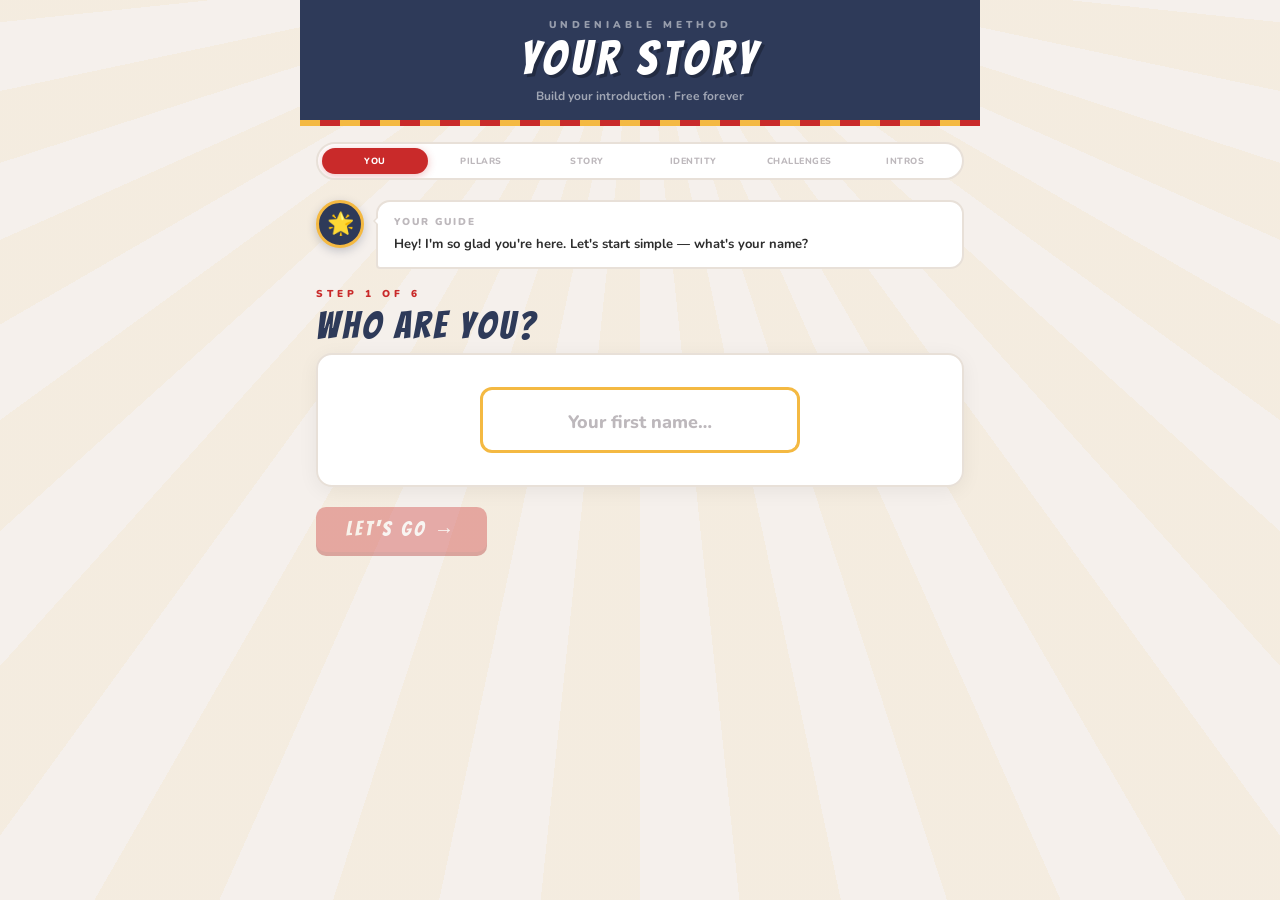
==== story-builder-v5.html @ 0b0efa8f "Create story-builder-v5.html" ====
<!DOCTYPE html>
<html lang="en">
<head>
<meta charset="UTF-8">
<meta name="viewport" content="width=device-width, initial-scale=1.0">
<title>Find Your Story — Undeniable Method</title>
<link href="https://fonts.googleapis.com/css2?family=Bangers&family=Nunito:wght@400;600;700;800;900&display=swap" rel="stylesheet">

<!-- ═══════════════════════════════════════════════════════════════
     STYLES
════════════════════════════════════════════════════════════════ -->
<style>
:root{
  --red:#c92a2a;--red-dark:#a82020;--red-pale:#fff0f0;
  --navy:#2e3a59;--navy-mid:#3f507b;--navy-light:#94a3c8;--navy-pale:#eef1f8;
  --gold:#f4b942;--gold-dark:#c8930a;--gold-light:#f9d794;--gold-pale:#fffbf0;
  --cream:#f5f0ec;--cream-dark:#e8e0d8;
  --charcoal:#2d2d2d;--gray:#6b6570;--gray-light:#bdb8bc;
  --white:#ffffff;--green:#2a7a2a;
}
*{margin:0;padding:0;box-sizing:border-box;}
body{background:var(--cream);font-family:'Nunito',sans-serif;color:var(--charcoal);min-height:100vh;}
.sunburst{position:fixed;inset:0;z-index:0;pointer-events:none;
  background:repeating-conic-gradient(from 0deg at 50% -5%,rgba(244,185,66,.07) 0deg 6deg,transparent 6deg 12deg);}
.wrap{position:relative;z-index:1;max-width:680px;margin:0 auto;padding:0 16px 80px;}

/* ── HEADER ── */
.header{background:var(--navy);margin:0 -16px;padding:18px 24px 22px;position:relative;overflow:hidden;text-align:center;}
.header::after{content:'';position:absolute;bottom:0;left:0;right:0;height:6px;
  background:repeating-linear-gradient(90deg,var(--gold) 0 20px,var(--red) 20px 40px);}
.hdr-eye{font-size:10px;font-weight:900;letter-spacing:4px;text-transform:uppercase;color:rgba(255,255,255,.5);margin-bottom:3px;}
.hdr-title{font-family:'Bangers',cursive;font-size:48px;letter-spacing:5px;color:white;line-height:1;text-shadow:3px 3px 0 rgba(0,0,0,.25);}
.hdr-sub{font-size:12px;font-weight:700;color:rgba(255,255,255,.55);margin-top:5px;}

/* ── PROGRESS ── */
.prog-wrap{padding:16px 0 0;}
.prog-steps{display:flex;background:var(--white);border:2px solid var(--cream-dark);border-radius:50px;overflow:hidden;padding:4px;gap:0;}
.prog-step{flex:1;text-align:center;font-size:9px;font-weight:800;letter-spacing:.5px;padding:7px 2px;border-radius:50px;
  color:var(--gray-light);transition:all .3s;text-transform:uppercase;}
.prog-step.done{color:var(--navy);}
.prog-step.active{background:var(--red);color:white;box-shadow:0 2px 8px rgba(201,42,42,.3);}

/* ── SCREENS ── */
.screen{display:none;padding-top:20px;} .screen.active{display:block;}

/* ── COACH CALLOUT ── */
.coach-wrap{display:flex;align-items:flex-start;gap:12px;margin-bottom:18px;animation:fadeUp .4s ease both;}
.coach-avatar{width:48px;height:48px;border-radius:50%;background:var(--navy);border:3px solid var(--gold);
  display:flex;align-items:center;justify-content:center;font-size:22px;flex-shrink:0;
  box-shadow:0 3px 10px rgba(46,58,89,.25);}
.coach-bubble{background:var(--white);border:2px solid var(--cream-dark);border-radius:14px 14px 14px 4px;
  padding:12px 16px;font-size:13px;font-weight:700;color:var(--charcoal);line-height:1.6;position:relative;flex:1;}
.coach-bubble::before{content:'';position:absolute;left:-10px;top:14px;border:5px solid transparent;
  border-right-color:var(--cream-dark);}
.coach-bubble::after{content:'';position:absolute;left:-7px;top:15px;border:4px solid transparent;
  border-right-color:var(--white);}
.coach-name{font-size:10px;font-weight:900;letter-spacing:2px;text-transform:uppercase;color:var(--gray-light);margin-bottom:4px;}

/* ── SCREEN HEADING ── */
.screen-eyebrow{font-size:10px;font-weight:900;letter-spacing:4px;text-transform:uppercase;color:var(--red);margin-bottom:4px;}
.stitle{font-family:'Bangers',cursive;font-size:38px;letter-spacing:3px;color:var(--navy);margin-bottom:6px;line-height:1.1;}
.ssub{font-size:13px;font-weight:700;color:var(--gray);margin-bottom:18px;line-height:1.6;}

/* ── NAME SCREEN ── */
.name-card{background:var(--white);border:2px solid var(--cream-dark);border-radius:16px;padding:32px;text-align:center;box-shadow:0 4px 20px rgba(0,0,0,.06);}
.name-input{width:100%;max-width:320px;background:var(--cream);border:3px solid var(--cream-dark);border-radius:12px;
  color:var(--charcoal);font-family:'Nunito',sans-serif;font-size:24px;font-weight:800;padding:14px 20px;
  outline:none;text-align:center;transition:all .2s;display:block;margin:0 auto;}
.name-input:focus{border-color:var(--gold);background:var(--white);}
.name-input::placeholder{color:var(--gray-light);font-size:18px;}

/* ── PILLARS ── */
.pillar-hint{background:var(--gold-pale);border:2px solid var(--gold-light);border-radius:10px;padding:11px 14px;
  margin-bottom:16px;font-size:12px;font-weight:700;color:var(--navy-mid);line-height:1.6;}
.pillar-hint strong{color:var(--red);}
.pillar-grid{display:grid;grid-template-columns:1fr 1fr;gap:10px;margin-bottom:6px;}
.pc{background:var(--white);border:3px solid var(--cream-dark);border-radius:12px;padding:13px;cursor:pointer;
  transition:all .18s;position:relative;overflow:hidden;}
.pc::before{content:'';position:absolute;top:0;left:0;right:0;height:4px;}
.pc.passion::before{background:var(--red);opacity:.3;}
.pc.principle::before{background:var(--navy);opacity:.3;}
.pc.practice::before{background:var(--gold-dark);opacity:.4;}
.pc.other::before{background:var(--gray-light);}
.pc:hover{transform:translateY(-2px);box-shadow:0 6px 16px rgba(0,0,0,.1);}
.pc.selected.passion{border-color:var(--red);background:#fff5f5;} .pc.selected.passion::before{opacity:1;}
.pc.selected.principle{border-color:var(--navy);background:var(--navy-pale);} .pc.selected.principle::before{opacity:1;}
.pc.selected.practice{border-color:var(--gold-dark);background:var(--gold-pale);} .pc.selected.practice::before{opacity:1;}
.pc.selected.other{border-color:var(--gray);background:#f8f8f8;} .pc.selected.other::before{opacity:1;}
.pc.disabled{opacity:.3;pointer-events:none;}
.pc-icon{font-size:24px;margin-bottom:4px;}
.pc-name{font-family:'Bangers',cursive;font-size:18px;letter-spacing:1.5px;color:var(--charcoal);margin-bottom:2px;}
.pc-desc{font-size:11px;font-weight:700;color:var(--gray);line-height:1.4;}
.pc-check{position:absolute;top:10px;right:10px;font-size:14px;opacity:0;transition:opacity .2s;}
.pc.selected .pc-check{opacity:1;}
.pillar-note{font-size:12px;font-weight:700;color:var(--gray);text-align:center;margin-top:8px;}

/* ── CATEGORIES ── */
.psh{display:flex;align-items:center;gap:10px;margin-bottom:10px;margin-top:4px;}
.psh-icon{font-size:20px;}
.psh-title{font-family:'Bangers',cursive;font-size:22px;letter-spacing:2px;color:var(--navy);}
.psh-sub{font-size:11px;font-weight:700;color:var(--gray);}
.cat-grid{display:grid;grid-template-columns:1fr 1fr;gap:10px;margin-bottom:20px;}
.cc{background:var(--white);border:2px solid var(--cream-dark);border-radius:12px;padding:13px 13px 11px;cursor:pointer;transition:all .18s;position:relative;}
.cc:hover{transform:translateY(-2px);box-shadow:0 4px 12px rgba(0,0,0,.08);}
.cc.sel-passion{border-color:var(--red);background:#fff5f5;}
.cc.sel-principle{border-color:var(--navy);background:var(--navy-pale);}
.cc.sel-practice{border-color:var(--gold-dark);background:var(--gold-pale);}
.cc.sel-other{border-color:var(--gray);background:#f8f8f8;}
.cc-name{font-family:'Bangers',cursive;font-size:17px;letter-spacing:1px;color:var(--charcoal);margin-bottom:3px;}
.cc-desc{font-size:11px;font-weight:700;color:var(--gray);line-height:1.4;margin-bottom:3px;}
.cc-ex{font-size:10px;font-weight:600;color:var(--gray-light);font-style:italic;}
.cc-check{position:absolute;top:9px;right:10px;font-size:13px;opacity:0;transition:opacity .15s;}
.cc.sel-passion .cc-check,.cc.sel-principle .cc-check,.cc.sel-practice .cc-check,.cc.sel-other .cc-check{opacity:1;}

/* ── CHALLENGES SCREEN ── */
.challenge-intro{background:var(--navy);color:white;border-radius:12px;padding:16px 18px;margin-bottom:18px;}
.challenge-intro p{font-size:13px;font-weight:700;line-height:1.7;color:rgba(255,255,255,.85);}
.challenge-intro strong{color:var(--gold);}
.chall-grid{display:grid;grid-template-columns:1fr 1fr;gap:10px;margin-bottom:20px;}
.chc{background:var(--white);border:2px solid var(--cream-dark);border-radius:12px;padding:13px;cursor:pointer;transition:all .18s;position:relative;}
.chc:hover{transform:translateY(-2px);box-shadow:0 4px 12px rgba(0,0,0,.08);}
.chc.sel{border-color:var(--red);background:var(--red-pale);}
.chc-name{font-family:'Bangers',cursive;font-size:17px;letter-spacing:1px;color:var(--charcoal);margin-bottom:3px;}
.chc-desc{font-size:11px;font-weight:700;color:var(--gray);line-height:1.4;margin-bottom:3px;}
.chc-ex{font-size:10px;font-weight:600;color:var(--gray-light);font-style:italic;}
.chc-check{position:absolute;top:9px;right:10px;font-size:13px;opacity:0;transition:opacity .15s;}
.chc.sel .chc-check{opacity:1;}
.chall-skip{font-size:12px;font-weight:800;color:var(--gray-light);text-align:center;margin-top:4px;cursor:pointer;text-decoration:underline;}
.chall-skip:hover{color:var(--gray);}

/* ── IDENTITY SCREEN ── */
.id-primary{background:var(--navy);border-radius:20px;padding:32px 24px 26px;position:relative;overflow:hidden;
  box-shadow:0 12px 40px rgba(46,58,89,.35);margin-bottom:10px;text-align:center;
  animation:cardIn .6s cubic-bezier(.34,1.56,.64,1) both;}
@keyframes cardIn{from{opacity:0;transform:scale(.6) rotateY(15deg);}to{opacity:1;transform:scale(1) rotateY(0);}}
.id-primary::before{content:'';position:absolute;inset:0;
  background:repeating-conic-gradient(from 0deg at 50% 50%,rgba(244,185,66,.05) 0deg 15deg,transparent 15deg 30deg);}
.id-eye{font-size:10px;font-weight:900;letter-spacing:4px;text-transform:uppercase;color:var(--gold);margin-bottom:5px;position:relative;}
.id-name{font-family:'Bangers',cursive;font-size:64px;letter-spacing:6px;color:white;line-height:1;
  text-shadow:3px 3px 0 rgba(0,0,0,.3);position:relative;}
.id-tagline{font-size:12px;font-weight:700;color:rgba(255,255,255,.65);margin-top:7px;line-height:1.5;position:relative;}
.id-pills{display:flex;justify-content:center;gap:6px;margin-top:12px;flex-wrap:wrap;position:relative;}
.id-pill{padding:3px 10px;border-radius:20px;font-size:9px;font-weight:800;letter-spacing:1px;text-transform:uppercase;}
.id-pill.passion{background:rgba(201,42,42,.3);color:#ffaaaa;border:1px solid rgba(201,42,42,.5);}
.id-pill.principle{background:rgba(148,163,200,.2);color:var(--navy-light);border:1px solid rgba(148,163,200,.3);}
.id-pill.practice{background:rgba(244,185,66,.2);color:var(--gold-light);border:1px solid rgba(244,185,66,.3);}
.id-pill.other{background:rgba(255,255,255,.1);color:rgba(255,255,255,.6);border:1px solid rgba(255,255,255,.2);}
.shift-label{font-size:10px;font-weight:900;letter-spacing:3px;text-transform:uppercase;color:var(--gray);text-align:center;margin:16px 0 10px;}
.alt-identities{display:flex;gap:10px;flex-wrap:wrap;justify-content:center;margin-bottom:14px;}
.alt-card{background:var(--white);border:2px solid var(--cream-dark);border-radius:12px;padding:12px 16px;
  cursor:pointer;transition:all .2s;text-align:center;min-width:110px;
  animation:altIn .4s cubic-bezier(.34,1.56,.64,1) both;}
@keyframes altIn{from{opacity:0;transform:scale(.7) translateY(10px);}to{opacity:1;transform:scale(1) translateY(0);}}
.alt-card:hover{transform:translateY(-3px);box-shadow:0 6px 18px rgba(0,0,0,.1);}
.alt-icon{font-size:20px;margin-bottom:3px;}
.alt-name{font-family:'Bangers',cursive;font-size:16px;letter-spacing:1px;color:var(--charcoal);}
.alt-from{font-size:9px;font-weight:700;color:var(--gray-light);letter-spacing:1px;margin-top:2px;}
.alt-status{font-size:9px;font-weight:800;margin-top:5px;}

/* ── INTROS SCREEN ── */
.tpl-card{background:var(--white);border:2px solid var(--cream-dark);border-radius:14px;padding:18px 18px 14px;
  margin-bottom:12px;position:relative;animation:slideUp .4s ease both;}
.tpl-card:nth-child(2){animation-delay:.1s;}.tpl-card:nth-child(3){animation-delay:.2s;}
.tpl-ihelp{background:linear-gradient(135deg,var(--gold-pale) 0%,var(--white) 60%);border-color:var(--gold-dark);}
@keyframes slideUp{from{opacity:0;transform:translateY(14px);}to{opacity:1;transform:translateY(0);}}
.tpl-label{font-size:9px;font-weight:900;letter-spacing:3px;text-transform:uppercase;color:var(--gray-light);margin-bottom:7px;}
.tpl-label-ihelp{color:var(--gold-dark)!important;}
.tpl-text{font-size:15px;font-weight:700;color:var(--charcoal);line-height:1.85;margin-bottom:12px;}
.fill{background:var(--gold-pale);border:1.5px dashed var(--gold-dark);border-radius:5px;padding:1px 7px;
  color:var(--gold-dark);cursor:pointer;transition:all .15s;white-space:nowrap;display:inline-block;}
.fill:hover{background:var(--gold-light);border-style:solid;transform:scale(1.03);}
.tpl-actions{display:flex;gap:8px;align-items:center;}
.btn-copy{background:var(--navy);color:white;font-family:'Nunito',sans-serif;font-size:11px;font-weight:800;
  padding:6px 14px;border:none;border-radius:8px;cursor:pointer;transition:all .15s;letter-spacing:.5px;}
.btn-copy:hover{background:var(--navy-mid);transform:scale(1.03);}
.btn-copy.copied{background:var(--green);}
.tpl-hint{font-size:11px;font-weight:700;color:var(--gray-light);}
.daily-note{background:var(--navy-pale);border:2px solid var(--navy-light);border-radius:10px;padding:13px 16px;
  margin-top:14px;font-size:12px;font-weight:700;color:var(--navy-mid);text-align:center;line-height:1.7;}
.daily-note strong{color:var(--red);}

/* ── SYNONYM POPOVER ── */
.syn-pop{position:absolute;z-index:200;background:var(--white);border:2px solid var(--navy);border-radius:12px;
  padding:10px 8px;box-shadow:0 8px 28px rgba(0,0,0,.18);min-width:200px;max-width:280px;
  animation:popIn .2s cubic-bezier(.34,1.56,.64,1) both;}
@keyframes popIn{from{opacity:0;transform:scale(.8) translateY(-6px);}to{opacity:1;transform:scale(1) translateY(0);}}
.syn-title{font-size:9px;font-weight:900;letter-spacing:2px;text-transform:uppercase;color:var(--gray-light);
  padding:0 8px 6px;border-bottom:1px solid var(--cream-dark);margin-bottom:4px;}
.syn-opt{padding:7px 10px;border-radius:8px;cursor:pointer;font-size:13px;font-weight:700;color:var(--charcoal);
  transition:all .12s;border:1.5px solid transparent;}
.syn-opt:hover{background:var(--gold-pale);border-color:var(--gold-dark);color:var(--gold-dark);}
.syn-opt.syn-current{background:var(--gold-pale);color:var(--gold-dark);border-color:var(--gold);}
.syn-close{position:absolute;top:8px;right:10px;font-size:13px;cursor:pointer;color:var(--gray-light);}
.syn-close:hover{color:var(--charcoal);}

/* ── NAV ── */
.nav-row{display:flex;gap:10px;align-items:center;margin-top:20px;}
.btn-next{background:var(--red);color:white;font-family:'Bangers',cursive;font-size:20px;letter-spacing:3px;
  padding:11px 30px;border:none;border-radius:10px;cursor:pointer;transition:all .18s;
  box-shadow:0 4px 0 var(--red-dark);}
.btn-next:hover{transform:translateY(-2px);box-shadow:0 6px 0 var(--red-dark);}
.btn-next:active{transform:translateY(2px);box-shadow:0 2px 0 var(--red-dark);}
.btn-next:disabled{opacity:.35;pointer-events:none;}
.btn-back{background:transparent;color:var(--gray);border:2px solid var(--cream-dark);font-family:'Nunito',sans-serif;
  font-size:13px;font-weight:800;padding:11px 16px;border-radius:10px;cursor:pointer;transition:all .15s;}
.btn-back:hover{border-color:var(--gray);color:var(--charcoal);}
.btn-restart{background:var(--red-pale);color:var(--red);border:2px solid #ffcdd2;font-family:'Nunito',sans-serif;
  font-size:12px;font-weight:800;padding:9px 16px;border-radius:10px;cursor:pointer;margin-left:auto;}
.btn-restart:hover{background:#ffd0d0;}
.hi-box{background:var(--gold-pale);border:2px solid var(--gold-light);border-radius:10px;padding:11px 14px;
  margin-bottom:12px;font-size:13px;font-weight:700;color:var(--charcoal);line-height:1.6;}
@keyframes fadeUp{from{opacity:0;transform:translateY(8px);}to{opacity:1;transform:translateY(0);}}
::-webkit-scrollbar{width:5px;}::-webkit-scrollbar-track{background:var(--cream);}
::-webkit-scrollbar-thumb{background:var(--cream-dark);border-radius:3px;}
@media(max-width:480px){
  .pillar-grid,.cat-grid,.chall-grid{grid-template-columns:1fr;}
  .id-name{font-size:48px;} .btn-next{font-size:17px;padding:10px 22px;}
}
</style>
</head>
<body>
<div class="sunburst"></div>
<div class="wrap">

<!-- HEADER -->
<div class="header">
  <div class="hdr-eye">Undeniable Method</div>
  <div class="hdr-title">YOUR STORY</div>
  <div class="hdr-sub" id="hdrSub">Build your introduction · Free forever</div>
</div>

<!-- PROGRESS -->
<div class="prog-wrap">
  <div class="prog-steps" id="progSteps"></div>
</div>

<!-- SCREENS (injected by JS) -->
<div id="screens"></div>

</div><!-- /wrap -->

<!-- SYNONYM POPOVER (singleton) -->
<div class="syn-pop" id="synPop" style="display:none;">
  <div class="syn-title">CHOOSE YOUR WORDING</div>
  <span class="syn-close" id="synClose">✕</span>
  <div id="synList"></div>
</div>

<!-- ═══════════════════════════════════════════════════════════════
     CONFIG  ← edit this block to change copy, data, or coach lines
     All pillars, categories, challenges, templates, and screen copy
     live here. Rendering logic below never needs to change.
════════════════════════════════════════════════════════════════ -->
<script>
/* ─────────────────────────────────────────────────────────────
   FEATURE FLAGS  (set via URL params: ?tier=paid&coach=direct)
───────────────────────────────────────────────────────────── */
const PARAMS = new URLSearchParams(location.search);
const CFG = {
  tier:      PARAMS.get('tier')  || 'free',   // 'free' | 'paid'
  coachId:   PARAMS.get('coach') || 'warm',   // 'warm' | 'direct' | 'reflective'
  maxPillars: 3,
  maxCats:    2,
  maxChallenges: 2,
};

/* ─────────────────────────────────────────────────────────────
   COACH CONFIG
   Each screen key maps to lines per coach voice.
   Add coaches here — rendering reads them automatically.
───────────────────────────────────────────────────────────── */
const COACHES = {
  warm: {
    name: 'Your Guide',
    avatar: '🌟',
    lines: {
      s1: "Hey! I'm so glad you're here. Let's start simple — what's your name?",
      s2: "Your pillars give your story its structure. Pick what feels true, not what sounds impressive.",
      s3: "Now let's get specific. These categories help others understand exactly what you do and why.",
      s4: "This is you. Own it. Which identity opens the door to your story right now?",
      s5: "Every story has a villain. What forces does your work push back against?",
      s6: "Here it is — your story, in your words. These are yours to use, share, and build from.",
    }
  },
  direct: {
    name: 'Coach Mode',
    avatar: '🎯',
    lines: {
      s1: "Let's build your story. First — your name.",
      s2: "Pick your pillars. You need at least one identity pillar: Passion, Principle, or Practice.",
      s3: "Choose categories that are actually true for you. Two per pillar, max.",
      s4: "Lead with your strongest identity. You can always switch it for different rooms.",
      s5: "Name what you work against. It makes your story undeniable.",
      s6: "Your intros are ready. Copy, use, and come back tomorrow for fresh options.",
    }
  },
  reflective: {
    name: 'Reflection Guide',
    avatar: '🪞',
    lines: {
      s1: "Before we build your story, let's start with the most important word in it — your name.",
      s2: "Which of these pillars have always been part of how you work, even when no one named them?",
      s3: "What feels most true — not most impressive, not most professional — most true?",
      s4: "If someone who knew your work deeply had to describe you in one word, which of these would they choose?",
      s5: "What have you been working against your whole career — even before you had language for it?",
      s6: "Read these slowly. Notice which one feels like something you could actually say out loud.",
    }
  }
};

/* ─────────────────────────────────────────────────────────────
   SCREEN COPY CONFIG
   Each screen has: eyebrow, title, sub, and a next button label.
───────────────────────────────────────────────────────────── */
const SCREENS_CFG = [
  null, // 1-indexed
  {
    id: 's1', prog: 'You',
    eyebrow: 'Step 1 of 6',
    title: "Who Are You?",
    sub: null,
    next: "Let's Go →",
  },
  {
    id: 's2', prog: 'Pillars',
    eyebrow: 'The Foundation',
    title: "Your Story Pillars",
    sub: "These six pillars give your story structure. Pick up to 3 — but you need at least one identity pillar: <strong style='color:var(--red)'>Passion, Principle, or Practice.</strong>",
    next: "Build My Story →",
  },
  {
    id: 's3', prog: 'Story',
    eyebrow: 'Getting Specific',
    title: "Your Story Details",
    sub: "Choose what feels most like you within each pillar. Pick up to 2 per pillar.",
    next: "Reveal My Identity →",
  },
  {
    id: 's4', prog: 'Identity',
    eyebrow: 'The Big Reveal',
    title: "Your Story Identity",
    sub: null,
    next: "Add the Stakes →",
  },
  {
    id: 's5', prog: 'Challenges',
    eyebrow: 'The Stakes',
    title: "What You Work Against",
    sub: "Every powerful story has stakes. Choose up to 2 forces that make your work harder — and your impact more undeniable.",
    next: "See My Intros →",
    skip: "Skip this step →",
  },
  {
    id: 's6', prog: 'Intros',
    eyebrow: "You're Undeniable",
    title: "Your Introductions",
    sub: null,
    next: null,
  },
];

/* ─────────────────────────────────────────────────────────────
   PILLAR CONFIG
───────────────────────────────────────────────────────────── */
const PILLARS = [
  { id:'passion',   label:'Passions',   icon:'🔥', type:'passion',   desc:'Why you keep going, even when it\'s hard',   req:true  },
  { id:'principle', label:'Principles', icon:'⭐', type:'principle', desc:'The values and ethics that guide your choices', req:true },
  { id:'practice',  label:'Practices',  icon:'⚙️',  type:'practice',  desc:'The skills and disciplines you apply',         req:true  },
  { id:'people',    label:'People',     icon:'🤝', type:'other',     desc:'Who you serve, work with, or work for'               },
  { id:'products',  label:'Products',   icon:'📦', type:'other',     desc:'What you build, shape, or bring into the world'       },
  { id:'places',    label:'Places',     icon:'🏙️', type:'other',     desc:'The environments and contexts where you work'         },
];

/* ─────────────────────────────────────────────────────────────
   CATEGORY CONFIG
   Each category: id, name, identity (for id pillars), desc,
   synonyms (for fill picker), examples, challenges (pillar IDs
   this category is most associated with for challenge relevance)
───────────────────────────────────────────────────────────── */
const CATS = {
  passion:[
    { id:'care',       name:'Care',       identity:'Nurturer',
      desc:'Driven to center wellness and healing for people',
      synonyms:['care and healing','wellness and protection','building safety for people','tending to others','nurturing communities'],
      idSynonyms:['Nurturer','Caregiver','Wellness Champion','Healing Force'],
      examples:'Providing comfort, building safety, tending to relationships',
      challengeAffinity:['harm','scarcity','disconnection'] },

    { id:'creativity', name:'Creativity', identity:'Maker',
      desc:'Motivated by building, imagining, and designing',
      synonyms:['creativity and innovation','building and making','designing new approaches','crafting with purpose','bringing ideas to life'],
      idSynonyms:['Maker','Creator','Innovator','Builder','Visionary Maker'],
      examples:'Designing tools, telling stories that move, crafting solutions',
      challengeAffinity:['resistance','scarcity','invisibility'] },

    { id:'belonging',  name:'Belonging',  identity:'Connector',
      desc:'Driven to create spaces where people feel seen and valued',
      synonyms:['belonging and inclusion','building community','creating spaces of belonging','connecting people','fostering inclusion'],
      idSynonyms:['Connector','Community Builder','Bridge Builder','Unifier'],
      examples:'Forming coalitions, hosting healing events, building culture',
      challengeAffinity:['disconnection','inequity','harm'] },

    { id:'hope',       name:'Hope',       identity:'Visionary',
      desc:'Driven to imagine something better and help others see it',
      synonyms:['hope and possibility','imagining what\'s possible','future thinking','creating new possibilities','envisioning change'],
      idSynonyms:['Visionary','Hope Builder','Possibility Thinker','Dreamer'],
      examples:'Painting possibilities, encouraging others, future-focused work',
      challengeAffinity:['resistance','instability','inequity'] },

    { id:'justice',    name:'Justice',    identity:'Advocate',
      desc:'Driven to make things fair and protect those harmed',
      synonyms:['justice and equity','fighting for fairness','advancing equity','protecting the vulnerable','challenging injustice'],
      idSynonyms:['Advocate','Justice Champion','Equity Leader','Change Fighter'],
      examples:'Challenging bias, organizing for equity, speaking truth to power',
      challengeAffinity:['inequity','harm','resistance'] },

    { id:'growth',     name:'Growth',     identity:'Climber',
      desc:'Motivated by learning and helping others evolve',
      synonyms:['growth and learning','continuous learning','helping others grow','evolving and improving','building capacity'],
      idSynonyms:['Climber','Growth Champion','Learning Leader','Capacity Builder'],
      examples:'Pursuing new skills, deep reflection, transformative programs',
      challengeAffinity:['scarcity','resistance','instability'] },

    { id:'purpose',    name:'Purpose',    identity:'Wayfinder',
      desc:'Driven by a deep sense of calling',
      synonyms:['purpose and calling','mission-driven work','living my calling','working with intention','aligning life and mission'],
      idSynonyms:['Wayfinder','Purpose-Seeker','Mission Leader','Calling-Driven'],
      examples:'Seeking mission alignment, helping others find their why',
      challengeAffinity:['instability','resistance','complexity'] },

    { id:'truth',      name:'Truth',      identity:'Witness',
      desc:'Called to expose what\'s hidden and tell what others won\'t',
      synonyms:['truth and transparency','speaking the truth','exposing hidden realities','truth-telling','holding systems accountable'],
      idSynonyms:['Witness','Truth Teller','Accountability Voice','Story Keeper'],
      examples:'Gathering untold stories, creating records of accountability',
      challengeAffinity:['invisibility','harm','resistance'] },

    { id:'liberation', name:'Liberation', identity:'Liberator',
      desc:'Driven to remove barriers that keep people from thriving',
      synonyms:['liberation and freedom','removing barriers','breaking cycles of harm','building freedom','dismantling what limits people'],
      idSynonyms:['Liberator','Freedom Builder','Barrier Breaker','System Changer'],
      examples:'Breaking cycles of harm, building alternatives to oppressive systems',
      challengeAffinity:['inequity','harm','resistance'] },

    { id:'wisdom',     name:'Wisdom',     identity:'Guide',
      desc:'Grounded in experience, reflection, and shared knowledge',
      synonyms:['wisdom and experience','lived knowledge','ancestral wisdom','deep reflection','mentoring with insight'],
      idSynonyms:['Guide','Wisdom Keeper','Sage','Mentor','Elder Scholar'],
      examples:'Teaching from lived lessons, mentoring through deep listening',
      challengeAffinity:['disconnection','invisibility','scarcity'] },
  ],

  principle:[
    { id:'pr-care',      name:'Care',          identity:'Protector',
      desc:'Centering safety, wellness, and dignity of others',
      synonyms:['care and safety','protecting people','centering wellness','designing with safety','creating supportive spaces'],
      idSynonyms:['Protector','Safety Champion','Wellness Guardian','Care Leader'],
      examples:'Designing with others, preventing burnout, supportive environments',
      challengeAffinity:['harm','scarcity','instability'] },

    { id:'compassion',   name:'Compassion',    identity:'Humanitarian',
      desc:'Striving to reduce suffering and make life easier',
      synonyms:['compassion and kindness','leading with empathy','reducing suffering','designing for those most at risk','radical kindness'],
      idSynonyms:['Humanitarian','Compassion Leader','Empathy Champion','Kindness Keeper'],
      examples:'Leading with kindness, stepping in for others, designing for those most at risk',
      challengeAffinity:['harm','inequity','scarcity'] },

    { id:'accountability',name:'Accountability',identity:'Steward',
      desc:'Taking ownership of actions, outcomes, and growth',
      synonyms:['accountability and ownership','taking responsibility','owning outcomes','building feedback into work','learning from failure'],
      idSynonyms:['Steward','Accountability Champion','Responsibility Leader','Trust Builder'],
      examples:'Owning mistakes, learning from failure, building feedback loops',
      challengeAffinity:['invisibility','resistance','complexity'] },

    { id:'curiosity',    name:'Curiosity',     identity:'Explorer',
      desc:'Ever asking questions and staying open to possibility',
      synonyms:['curiosity and openness','asking better questions','staying open to surprise','exploring new ideas','questioning the status quo'],
      idSynonyms:['Explorer','Curiosity-Seeker','Question Asker','Wonder Keeper'],
      examples:'Experimenting, listening without judgment, looking deeper',
      challengeAffinity:['resistance','complexity','instability'] },

    { id:'humility',     name:'Humility',      identity:'Learner',
      desc:'Staying open and grounded no matter how much you know',
      synonyms:['humility and openness','staying grounded','welcoming feedback','sharing credit','asking for help'],
      idSynonyms:['Learner','Humble Leader','Growth Seeker','Feedback Champion'],
      examples:'Welcoming feedback, asking for help, sharing space and credit',
      challengeAffinity:['resistance','disconnection','complexity'] },

    { id:'courage',      name:'Courage',       identity:'Disrupter',
      desc:'Acting for what\'s right even when it\'s risky',
      synonyms:['courage and conviction','bold action','speaking up','not shrinking','taking brave stands'],
      idSynonyms:['Disrupter','Courageous Leader','Bold Voice','Brave Changemaker'],
      examples:'Naming injustice, trying new ideas, not shrinking when it matters',
      challengeAffinity:['resistance','harm','inequity'] },

    { id:'precision',    name:'Precision',     identity:'Builder',
      desc:'Holding yourself to a high standard of accuracy and care',
      synonyms:['precision and quality','high standards','accuracy and care','intentional work','finishing with excellence'],
      idSynonyms:['Builder','Precision Leader','Quality Champion','Excellence Seeker'],
      examples:'Checking facts, building organized systems, finishing with intention',
      challengeAffinity:['scarcity','complexity','instability'] },

    { id:'refuse-harm',  name:'Refuse Harm',   identity:'Guardian',
      desc:'Refusing to cause harm even when it would be easier',
      synonyms:['refusing harm','do no harm','ethical practice','protecting from harm','responsible action'],
      idSynonyms:['Guardian','Harm Preventer','Ethical Leader','Safety Keeper'],
      examples:'Not overstepping, refusing harmful tactics, ethical practice',
      challengeAffinity:['harm','resistance','inequity'] },

    { id:'integrity',    name:'Integrity',     identity:'Truth-Teller',
      desc:'Staying honest and aligned with values under pressure',
      synonyms:['integrity and honesty','staying aligned with values','speaking truth','authentic action','refusing to perform'],
      idSynonyms:['Truth-Teller','Integrity Leader','Authentic Voice','Values Champion'],
      examples:'Speaking truth when unpopular, refusing to perform, staying consistent',
      challengeAffinity:['resistance','invisibility','harm'] },

    { id:'respect',      name:'Respect',       identity:'Respect-Keeper',
      desc:'Treating everyone with dignity regardless of status',
      synonyms:['respect and dignity','honoring everyone','treating people equally','valuing diverse experiences','dignity-centered work'],
      idSynonyms:['Respect-Keeper','Dignity Champion','Equity Voice','Inclusion Leader'],
      examples:'Honoring boundaries, asking before assuming, speaking to everyone equally',
      challengeAffinity:['inequity','disconnection','harm'] },
  ],

  practice:[
    { id:'building',     name:'Building',      identity:'Builder',
      desc:'Constructing solutions and bringing ideas to life',
      synonyms:['building and engineering','solution development','creating and implementing','prototyping and coding','engineering with care'],
      idSynonyms:['Builder','Engineer','Solution Architect','Creator','Developer'],
      examples:'Software development, coding, prototyping, solution engineering',
      challengeAffinity:['scarcity','complexity','resistance'] },

    { id:'connection',   name:'Connection',    identity:'Connector',
      desc:'Forging relationships, building networks, activating collaboration',
      synonyms:['building connections','relationship building','community networking','mentorship and outreach','activating collaboration'],
      idSynonyms:['Connector','Network Builder','Relationship Strategist','Community Weaver'],
      examples:'Networking, mentoring, community outreach, sponsorship',
      challengeAffinity:['disconnection','instability','scarcity'] },

    { id:'analyzing',    name:'Analyzing',     identity:'Analyst',
      desc:'Revealing patterns, investigating truth, turning data into insight',
      synonyms:['analysis and research','data-driven insight','pattern recognition','research and evaluation','turning data into stories'],
      idSynonyms:['Analyst','Researcher','Data Storyteller','Insight Hunter','Evaluator'],
      examples:'Research, statistics, evaluations, modeling, forecasting',
      challengeAffinity:['invisibility','complexity','scarcity'] },

    { id:'design',       name:'Design',        identity:'Designer',
      desc:'Creating structure, blending function with feeling',
      synonyms:['design and experience','UX and visual design','creating with intention','shaping experiences','art and architecture'],
      idSynonyms:['Designer','Experience Creator','Visual Architect','UX Leader','Creative Director'],
      examples:'Art, architecture, graphic design, UX, illustration, styling',
      challengeAffinity:['scarcity','resistance','complexity'] },

    { id:'education',    name:'Education',     identity:'Educator',
      desc:'Guiding learning, sharing knowledge, supporting understanding',
      synonyms:['education and coaching','teaching and training','curriculum development','facilitating learning','knowledge sharing'],
      idSynonyms:['Educator','Teacher','Learning Architect','Coach','Facilitator'],
      examples:'Teaching, coaching, training, facilitation, curriculum design',
      challengeAffinity:['scarcity','inequity','resistance'] },

    { id:'communication',name:'Communication', identity:'Communicator',
      desc:'Moving ideas, shaping stories, giving voice to what matters',
      synonyms:['communication and storytelling','narrative strategy','shaping stories','giving voice to impact','writing and speaking'],
      idSynonyms:['Communicator','Storyteller','Narrative Strategist','Voice','Journalist'],
      examples:'Writing, speaking, storytelling, marketing, journalism',
      challengeAffinity:['invisibility','resistance','disconnection'] },

    { id:'organizing',   name:'Organizing',    identity:'Organizer',
      desc:'Bringing order to complexity, managing flow and logistics',
      synonyms:['organizing and operations','project management','systems coordination','bringing order to complexity','workflow management'],
      idSynonyms:['Organizer','Operations Lead','Project Manager','Systems Thinker','Coordinator'],
      examples:'Project management, operations, scheduling, team leadership',
      challengeAffinity:['complexity','instability','scarcity'] },

    { id:'protection',   name:'Protection',    identity:'Protector',
      desc:'Enhancing safety, preserving spaces, reducing harm',
      synonyms:['protection and safety','risk management','harm reduction','preserving what matters','emergency response'],
      idSynonyms:['Protector','Safety Leader','Risk Manager','Harm Reducer','Guardian'],
      examples:'Security, emergency response, risk management, compliance',
      challengeAffinity:['harm','instability','inequity'] },

    { id:'healing',      name:'Healing',       identity:'Healer',
      desc:'Mending, restoring, and making space for renewal',
      synonyms:['healing and restoration','counseling and therapy','equity and healing','mindfulness and mentoring','making space for renewal'],
      idSynonyms:['Healer','Counselor','Restoration Leader','Wellness Advocate','Therapist'],
      examples:'Counseling, therapy, equity work, mindfulness, nurturing',
      challengeAffinity:['harm','scarcity','disconnection'] },

    { id:'strategy',     name:'Strategy',      identity:'Strategist',
      desc:'Connecting vision to action, aligning plans with purpose',
      synonyms:['strategy and vision','systems thinking','policy and planning','connecting vision to action','consulting and forecasting'],
      idSynonyms:['Strategist','Visionary','Systems Thinker','Policy Leader','Consultant'],
      examples:'Visioning, policy framing, forecasting, systems thinking',
      challengeAffinity:['complexity','instability','resistance'] },
  ],

  people:[
    { id:'teammates',   name:'Teammates',          identity:null,
      desc:'Side-by-side collaborators who build with you',
      synonyms:['teammates','collaborators','the people I build with','co-creators','partners in the work'],
      examples:'Co-founders, shift partners, project collaborators, fellow organizers' },
    { id:'clients',     name:'Clients',             identity:null,
      desc:'The direct beneficiaries of your work',
      synonyms:['clients','customers','the people I serve','constituents','those who count on me'],
      examples:'Students, patients, residents, shoppers, users, entrepreneurs' },
    { id:'partners',    name:'Partners',            identity:null,
      desc:'External organizations or allies you align with to amplify impact',
      synonyms:['partners','partner organizations','allies and coalitions','external collaborators','mission-aligned partners'],
      examples:'Nonprofits, agencies, community orgs, vendor partners, coalitions' },
    { id:'stakeholders',name:'Stakeholders',        identity:null,
      desc:'Decision-makers whose buy-in shapes what gets done',
      synonyms:['stakeholders','organizational leaders','decision-makers','executives and managers','the people who hold power'],
      examples:'Directors, VPs, board members, elected officials, department heads' },
    { id:'families',    name:'Families',            identity:null,
      desc:'The households whose lives shift because of your work',
      synonyms:['families','households','caregivers and loved ones','the families I serve','home communities'],
      examples:'Parents of students, families of patients, households in your service area' },
    { id:'communities', name:'Communities',         identity:null,
      desc:'The neighborhoods and networks shaped by the people you serve',
      synonyms:['communities','neighborhoods','the communities I serve','local ecosystems','grassroots groups'],
      examples:'Neighborhood residents, cultural communities, civic networks' },
    { id:'mentors',     name:'Mentors & Guides',    identity:null,
      desc:'The people who shaped you — who invested in you before you had a title',
      synonyms:['mentors and guides','the people who shaped me','teachers and elders','those who invested in me','my foundation'],
      examples:'Parents, teachers, coaches, elders, the first person who believed in you' },
    { id:'future',      name:'Future Generations',  identity:null,
      desc:"People who will benefit from your work long after you're gone",
      synonyms:['future generations','the next generation','those who come after','future beneficiaries','people my work will outlast me to reach'],
      examples:'Future students, next-gen leaders, communities shaped by what you built' },
  ],

  products:[
    { id:'tools',      name:'Tools & Resources',    identity:null,
      desc:'Tangible things you made that others pick up and use',
      synonyms:['tools','resources','guides and toolkits','things I built that others use','physical and digital resources'],
      examples:'Dashboards, handbooks, templates, apps, reports, curriculum materials' },
    { id:'systems',    name:'Systems & Processes',  identity:null,
      desc:'The workflows and structures you designed that make work run smoother',
      synonyms:['systems','processes','workflows','structures I put in place','operational improvements'],
      examples:'Onboarding flows, intake processes, safety protocols, scheduling systems' },
    { id:'programs',   name:'Programs & Events',    identity:null,
      desc:'Structured initiatives or learning experiences you designed or led',
      synonyms:['programs','initiatives','workshops and trainings','experiences I designed','structured interventions'],
      examples:'Training programs, fellowships, workshops, town halls, mentoring circles' },
    { id:'culture',    name:'Culture & Moments',    identity:null,
      desc:'Shifts in how people relate or work together — often invisible but lasting',
      synonyms:['culture shifts','cultural moments','team norms I helped create','the way people work now','lasting behavioral change'],
      examples:'Psychological safety, new team rituals, inclusive norms, trust rebuilt after conflict' },
    { id:'knowledge',  name:'Knowledge & Insight',  identity:null,
      desc:'Ideas, analysis, and frameworks that changed how others think or decide',
      synonyms:['knowledge','insights','analysis and findings','ideas that shaped decisions','intellectual contributions'],
      examples:'Research findings, policy briefs, strategic frameworks, evaluation reports' },
    { id:'content',    name:'Content & Stories',    identity:null,
      desc:'Stories, campaigns, and creative work that moved people or shifted understanding',
      synonyms:['content','communications','stories I told','campaigns and media','narratives that shifted perception'],
      examples:'Articles, campaigns, murals, films, speeches, grant narratives, brand work' },
    { id:'outcomes',   name:'Outcomes & Impact',    identity:null,
      desc:'The ripple effects — results that transformed lives, systems, or opportunities',
      synonyms:['outcomes','impact','the difference I made','results that changed things','what changed because I was there'],
      examples:'Funding secured, graduation rates improved, policy changed, trust rebuilt' },
  ],

  places:[
    { id:'classrooms', name:'Schools & Classrooms', identity:null,
      desc:'Learning environments — formal and informal spaces for education and growth',
      synonyms:['schools','classrooms','learning environments','educational settings','campuses and training centers'],
      examples:'K-12 schools, universities, community colleges, training rooms' },
    { id:'offices',    name:'Offices & Organizations', identity:null,
      desc:'Professional environments — workplaces, agencies, and organizational spaces',
      synonyms:['offices','organizations','workplaces','professional settings','agencies and firms'],
      examples:'Corporations, nonprofits, government agencies, startups, consulting firms' },
    { id:'community-spaces', name:'Community Spaces', identity:null,
      desc:'Places where people gather, organize, and support one another',
      synonyms:['community spaces','gathering places','civic spaces','where the community meets','community hubs'],
      examples:'Community centers, churches, libraries, rec centers, town halls' },
    { id:'streets',    name:'Streets & Neighborhoods', identity:null,
      desc:'On-the-ground spaces of everyday life — where impact is most direct',
      synonyms:['neighborhoods','on the ground','streets and blocks','where people actually live','the community'],
      examples:'Neighborhoods, housing developments, parks, storefronts, playgrounds' },
    { id:'healthcare', name:'Clinics & Care Settings', identity:null,
      desc:'Health and wellness environments — places of healing and recovery',
      synonyms:['hospitals','clinics','care settings','healthcare environments','places of healing'],
      examples:'Hospitals, community health centers, mental health clinics, shelters' },
    { id:'digital',    name:'Digital Spaces',    identity:null,
      desc:'Online platforms and virtual environments where your work lives',
      synonyms:['digital spaces','online platforms','virtual environments','digital communities','the internet'],
      examples:'Social media, apps, virtual classrooms, online communities, remote workplaces' },
    { id:'field',      name:'Field & Sites',     identity:null,
      desc:'On-location environments — job sites, retail floors, outdoor spaces',
      synonyms:['field sites','job sites','on location','the field','where the real work happens'],
      examples:'Construction sites, labs, retail floors, farms, event venues, restaurants' },
  ],
};

/* ─────────────────────────────────────────────────────────────
   CHALLENGE CATEGORIES
   Universal forces that make work harder — the "villain" in
   the story. Designed to work across any pillar combination.
   Each has: id, name, icon, desc, synonyms, examples,
   and pillarAffinity (which pillar types surface this challenge
   most prominently in the UI — all are always available).
───────────────────────────────────────────────────────────── */
const CHALLENGES = [
  { id:'scarcity',      name:'Scarcity',           icon:'📉',
    desc:'Not enough — resources, time, funding, staff, or tools to do the work right',
    synonyms:['scarcity','lack of resources','underfunding','not enough time or support','resource gaps that slow everything down'],
    examples:'Chronically understaffed teams, programs cut before they could grow, tools that don\'t exist yet',
    pillarAffinity:['practice','products','places'] },

  { id:'inequity',      name:'Inequity',           icon:'⚖️',
    desc:'Unequal access to power, opportunity, representation, or reward',
    synonyms:['inequity','systemic inequality','disparities in access and opportunity','power imbalances','who benefits and who doesn\'t'],
    examples:'Credential gatekeeping, wage gaps, underrepresentation, unequal enforcement of rules',
    pillarAffinity:['passion','principle','people'] },

  { id:'resistance',    name:'Resistance',         icon:'🧱',
    desc:'Pushback against change — the status quo protecting itself',
    synonyms:['resistance to change','institutional inertia','the status quo','pushback and gatekeeping','systems that don\'t want to move'],
    examples:'Policies that block innovation, leaders resistant to feedback, change fatigue, risk aversion',
    pillarAffinity:['principle','practice','products'] },

  { id:'invisibility',  name:'Invisibility',       icon:'👤',
    desc:'Work, people, or problems that go unseen, uncounted, or uncredited',
    synonyms:['invisibility','being unseen','uncredited labor','contributions that don\'t make the record','work that disappears'],
    examples:'Informal contributions ignored, communities left out of data, work credited to others',
    pillarAffinity:['products','people','passion'] },

  { id:'disconnection', name:'Disconnection',      icon:'🔗',
    desc:'People, places, or ideas isolated from the networks and resources that could help them',
    synonyms:['disconnection','isolation','broken networks','communities cut off from opportunity','gaps between people who should be working together'],
    examples:'Geographic isolation, siloed teams, communities overlooked by funders, lack of mentorship pipelines',
    pillarAffinity:['people','places','passion'] },

  { id:'harm',          name:'Active Harm',        icon:'⚠️',
    desc:'Damage being done — to people, communities, systems, or environments',
    synonyms:['harm','active harm being done','damage that needs to be stopped','hurt that compounds over time','cycles of harm'],
    examples:'Toxic workplace cultures, policy violence, environmental damage, communities under threat',
    pillarAffinity:['principle','passion','people'] },

  { id:'instability',   name:'Instability',        icon:'🌊',
    desc:'Constant flux — in leadership, funding, policy, or the environment itself',
    synonyms:['instability','constant change','unpredictable conditions','shifting ground','environments that can\'t hold steady'],
    examples:'Leadership turnover, funding cliffs, policy reversals, crisis conditions that never resolve',
    pillarAffinity:['practice','places','products'] },

  { id:'complexity',    name:'Complexity',         icon:'🕸️',
    desc:'Problems too tangled, layered, or systemic for simple solutions',
    synonyms:['complexity','wicked problems','layered systemic challenges','problems without easy answers','challenges that require more than one solution'],
    examples:'Multi-generational poverty, climate change, health disparities, broken criminal justice systems',
    pillarAffinity:['principle','practice','products'] },
];

/* ─────────────────────────────────────────────────────────────
   INTRO TEMPLATES
   Keys match getTplKey() output. Tokens: [id] [passion]
   [principle] [practice] [people] [products] [places] [challenges]
───────────────────────────────────────────────────────────── */
const TEMPLATES = {
  'practice':[
    ()=>`I am a [id] using [practice] in my work.`,
    ()=>`As a [id], my work centers on [practice].`,
    ()=>`My work as a [id] is built on [practice].`,
  ],
  'passion':[
    ()=>`I am a [id], fueled by [passion].`,
    ()=>`As a [id], everything I do is driven by [passion].`,
    ()=>`My work is rooted in [passion] — that's what makes me a [id].`,
  ],
  'principle':[
    ()=>`I am a [id], guided by [principle].`,
    ()=>`As a [id], I lead with [principle].`,
    ()=>`Everything I do reflects my commitment to [principle] — I am a [id].`,
  ],
  'passion+practice':[
    ()=>`I am a [id] fueled by [passion] in my [practice].`,
    ()=>`As a [id], I use [practice] driven by [passion].`,
    ()=>`My work as a [id] blends [practice] and [passion] to create impact.`,
    ()=>`I'm a [id] driven by [passion] — it's what keeps me going in my [practice].`,
  ],
  'principle+practice':[
    ()=>`As a [id], my [practice] reflects my commitment to [principle].`,
    ()=>`I am a [id] applying [practice] with [principle] at the core.`,
    ()=>`As a [id], I lead with [principle] in my [practice].`,
  ],
  'passion+principle':[
    ()=>`I am a [id] guided by [principle] and fueled by [passion].`,
    ()=>`As a [id], I lead with [principle] and stay fueled by [passion].`,
    ()=>`I'm a [id] — [principle] guides me and [passion] drives me.`,
  ],
  'passion+principle+practice':[
    ()=>`As a [id], I use [practice] fueled by [passion] and guided by [principle].`,
    ()=>`I am a [id] driven by [passion], grounded in [principle], and skilled in [practice].`,
    ()=>`I'm a [id] using [practice] to create impact — with [passion] and [principle] at the core.`,
    ()=>`My work as a [id] brings together [practice], [passion], and [principle].`,
  ],
};

/* ─────────────────────────────────────────────────────────────
   STATE  — only rendering functions touch this
───────────────────────────────────────────────────────────── */
let S = {
  name: '',
  pillars: [],          // selected pillar ids (max 3)
  cats: {},             // { pillarId: [catId, catId] }
  challenges: [],       // selected challenge ids (max 2)
  activeIdentity: null, // { name, pillar, catId }
  allIdentities: [],    // [{ name, pillar, catId, icon }]
  synOverrides: {},     // { tplIndex: { token: synonym } }
  currentTpls: [],      // picked template fns for today
  currentScreen: 1,
};

/* ═══════════════════════════════════════════════════════════════
   RENDERING ENGINE
   These functions only read from CONFIG + STATE.
   Adding a new pillar or screen = edit config above only.
══════════════════════════════════════════════════════════════ */

// ── INIT ──────────────────────────────────────────────────────
function init() {
  buildProgressBar();
  buildScreens();
  applyURLParams();
  goTo(1);

  document.getElementById('synClose').onclick = closeSyn;
  document.addEventListener('click', e => {
    const pop = document.getElementById('synPop');
    if (pop.style.display !== 'none' && !pop.contains(e.target) && !e.target.classList.contains('fill')) closeSyn();
  });
}

function applyURLParams() {
  const coach = COACHES[CFG.coachId] || COACHES.warm;
  document.getElementById('hdrSub').textContent =
    CFG.tier === 'paid' ? 'BreakRoom Member Experience' : 'Build your introduction · Free forever';
}

// ── PROGRESS BAR ──────────────────────────────────────────────
function buildProgressBar() {
  const wrap = document.getElementById('progSteps');
  SCREENS_CFG.slice(1).forEach((sc, i) => {
    const el = document.createElement('div');
    el.className = 'prog-step';
    el.id = `pg${i + 1}`;
    el.textContent = sc.prog;
    wrap.appendChild(el);
  });
}

function updateProgressBar(n) {
  SCREENS_CFG.slice(1).forEach((_, i) => {
    const el = document.getElementById(`pg${i + 1}`);
    el.classList.remove('active', 'done');
    if (i + 1 < n) el.classList.add('done');
    if (i + 1 === n) el.classList.add('active');
  });
}

// ── SCREEN BUILDER ────────────────────────────────────────────
function buildScreens() {
  const container = document.getElementById('screens');
  container.innerHTML = '';
  [buildS1, buildS2, buildS3, buildS4, buildS5, buildS6].forEach((fn, i) => {
    const div = document.createElement('div');
    div.className = 'screen';
    div.id = `s${i + 1}`;
    fn(div);
    container.appendChild(div);
  });
}

function screenHeader(div, screenNum) {
  const sc = SCREENS_CFG[screenNum];
  const coach = COACHES[CFG.coachId] || COACHES.warm;
  const line = coach.lines[`s${screenNum}`];
  div.innerHTML = `
    ${line ? `<div class="coach-wrap" id="coachWrap${screenNum}">
      <div class="coach-avatar">${coach.avatar}</div>
      <div class="coach-bubble"><div class="coach-name">${coach.name}</div>${line}</div>
    </div>` : ''}
    <div class="screen-eyebrow">${sc.eyebrow}</div>
    <div class="stitle">${sc.title}</div>
    ${sc.sub ? `<div class="ssub">${sc.sub}</div>` : ''}
  `;
}

// ── SCREEN 1: NAME ────────────────────────────────────────────
function buildS1(div) {
  screenHeader(div, 1);
  div.innerHTML += `
    <div class="name-card">
      <input class="name-input" id="nameInput" type="text" placeholder="Your first name…" maxlength="20"/>
    </div>
    <div class="nav-row">
      <button class="btn-next" id="btnS1" onclick="goTo(2)" disabled>Let's Go →</button>
    </div>
  `;
}

// ── SCREEN 2: PILLARS ─────────────────────────────────────────
function buildS2(div) {
  screenHeader(div, 2);
  div.innerHTML += `
    <div class="pillar-hint">
      <strong>Passions</strong> = why you keep going &nbsp;·&nbsp;
      <strong>Principles</strong> = what guides you &nbsp;·&nbsp;
      <strong>Practices</strong> = what you do<br>
      People, Products & Places add context and depth to your story.
    </div>
    <div class="pillar-grid" id="pillarGrid"></div>
    <div class="pillar-note" id="pillarNote">Select 1–3 pillars · At least one must be Passion, Principle, or Practice</div>
    <div class="nav-row">
      <button class="btn-back" onclick="goTo(1)">← Back</button>
      <button class="btn-next" id="btnS2" onclick="goTo(3)" disabled>Build My Story →</button>
    </div>
  `;
}

// ── SCREEN 3: CATEGORIES ──────────────────────────────────────
function buildS3(div) {
  screenHeader(div, 3);
  div.innerHTML += `
    <div id="catSections"></div>
    <div class="nav-row">
      <button class="btn-back" onclick="goTo(2)">← Back</button>
      <button class="btn-next" id="btnS3" onclick="goTo(4)" disabled>Reveal My Identity →</button>
    </div>
  `;
}

// ── SCREEN 4: IDENTITY ────────────────────────────────────────
function buildS4(div) {
  screenHeader(div, 4);
  div.innerHTML += `
    <div id="idCardWrap"></div>
    <div class="nav-row" style="justify-content:center;">
      <button class="btn-back" onclick="goTo(3)">← Adjust Story</button>
      <button class="btn-next" onclick="goTo(5)">Add the Stakes →</button>
    </div>
  `;
}

// ── SCREEN 5: CHALLENGES ──────────────────────────────────────
function buildS5(div) {
  screenHeader(div, 5);
  div.innerHTML += `
    <div class="challenge-intro">
      <p>Every powerful story has <strong>stakes</strong> — forces that make the work harder and the impact more undeniable. Choose up to 2 that your work pushes back against.</p>
    </div>
    <div class="chall-grid" id="challGrid"></div>
    <div class="chall-skip" onclick="skipChallenges()">Skip this step →</div>
    <div class="nav-row">
      <button class="btn-back" onclick="goTo(4)">← Back</button>
      <button class="btn-next" id="btnS5" onclick="goTo(6)" disabled>See My Intros →</button>
    </div>
  `;
}

// ── SCREEN 6: INTROS ──────────────────────────────────────────
function buildS6(div) {
  screenHeader(div, 6);
  div.innerHTML += `
    <div class="ssub" id="s6sub"></div>
    <div id="tplWrap"></div>
    <div class="daily-note">
      🔁 <strong>Come back tomorrow</strong> for fresh intros built from your same story.<br>
      Join the <strong>BreakRoom</strong> to save your profile, unlock more formats & go deeper.
    </div>
    <div class="nav-row">
      <button class="btn-back" onclick="goTo(5)">← Back</button>
      <button class="btn-restart" onclick="restart()">↺ Start Over</button>
    </div>
  `;
}

// ── NAVIGATION ────────────────────────────────────────────────
function goTo(n) {
  S.currentScreen = n;
  document.querySelectorAll('.screen').forEach(s => s.classList.remove('active'));
  document.getElementById(`s${n}`).classList.add('active');
  updateProgressBar(n);

  if (n === 1) setupS1();
  if (n === 2) setupS2();
  if (n === 3) setupS3();
  if (n === 4) setupS4();
  if (n === 5) setupS5();
  if (n === 6) setupS6();

  window.scrollTo({ top: 0, behavior: 'smooth' });
}

function restart() {
  S = { name:'', pillars:[], cats:{}, challenges:[], activeIdentity:null, allIdentities:[], synOverrides:{}, currentTpls:[], currentScreen:1 };
  buildScreens();
  goTo(1);
}

// ── S1 SETUP ──────────────────────────────────────────────────
function setupS1() {
  const input = document.getElementById('nameInput');
  if (S.name) input.value = S.name;
  input.oninput = e => {
    S.name = e.target.value.trim();
    document.getElementById('btnS1').disabled = S.name.length < 2;
  };
  input.onkeydown = e => { if (e.key === 'Enter' && S.name.length >= 2) goTo(2); };
  document.getElementById('btnS1').disabled = S.name.length < 2;
  setTimeout(() => input.focus(), 100);
}

// ── S2 SETUP ──────────────────────────────────────────────────
function setupS2() {
  const grid = document.getElementById('pillarGrid');
  grid.innerHTML = '';
  PILLARS.forEach(p => {
    const c = document.createElement('div');
    c.className = `pc ${p.type}`;
    c.id = `pc-${p.id}`;
    c.innerHTML = `<div class="pc-icon">${p.icon}</div><div class="pc-name">${p.label}</div><div class="pc-desc">${p.desc}</div><div class="pc-check">✅</div>`;
    c.onclick = () => togglePillar(p.id);
    if (S.pillars.includes(p.id)) c.classList.add('selected');
    grid.appendChild(c);
  });
  refreshPillarState();
}

function togglePillar(id) {
  const i = S.pillars.indexOf(id);
  if (i >= 0) { S.pillars.splice(i, 1); delete S.cats[id]; }
  else { if (S.pillars.length >= CFG.maxPillars) return; S.pillars.push(id); }
  refreshPillarState();
}

function refreshPillarState() {
  const hasId = S.pillars.some(id => ['passion','principle','practice'].includes(id));
  PILLARS.forEach(p => {
    const c = document.getElementById(`pc-${p.id}`);
    if (!c) return;
    c.classList.toggle('selected', S.pillars.includes(p.id));
    c.classList.toggle('disabled', S.pillars.length >= CFG.maxPillars && !S.pillars.includes(p.id));
  });
  document.getElementById('btnS2').disabled = !S.pillars.length || !hasId;
  const note = document.getElementById('pillarNote');
  note.textContent = !S.pillars.length ? 'Select 1–3 pillars · At least one must be Passion, Principle, or Practice'
    : !hasId ? '⚠️ Add at least one of: Passion, Principle, or Practice to continue'
    : `${S.pillars.length}/3 selected · Looking good!`;
}

// ── S3 SETUP ──────────────────────────────────────────────────
function setupS3() {
  const con = document.getElementById('catSections');
  con.innerHTML = '';
  S.pillars.forEach(pid => {
    const pillar = PILLARS.find(p => p.id === pid);
    const cats = CATS[pid];
    if (!cats) return;
    if (!S.cats[pid]) S.cats[pid] = [];
    const selCls = ['passion','principle','practice'].includes(pid) ? `sel-${pid}` : 'sel-other';

    const sec = document.createElement('div');
    sec.innerHTML = `<div class="psh"><span class="psh-icon">${pillar.icon}</span><div><div class="psh-title">${pillar.label}</div><div class="psh-sub">Choose up to 2 that feel most like you</div></div></div>`;

    const grid = document.createElement('div');
    grid.className = 'cat-grid';
    cats.forEach(cat => {
      const card = document.createElement('div');
      card.className = 'cc' + (S.cats[pid].includes(cat.id) ? ` ${selCls}` : '');
      card.id = `cc-${pid}-${cat.id}`;
      card.innerHTML = `<div class="cc-name">${cat.name}</div><div class="cc-desc">${cat.desc}</div><div class="cc-ex">${cat.examples}</div><div class="cc-check">✅</div>`;
      card.onclick = () => toggleCat(pid, cat.id, selCls);
      grid.appendChild(card);
    });
    sec.appendChild(grid);
    con.appendChild(sec);
  });
  checkS3Valid();
}

function toggleCat(pid, cid, selCls) {
  if (!S.cats[pid]) S.cats[pid] = [];
  const arr = S.cats[pid];
  const i = arr.indexOf(cid);
  if (i >= 0) {
    arr.splice(i, 1);
    document.getElementById(`cc-${pid}-${cid}`)?.classList.remove(selCls);
  } else {
    if (arr.length >= CFG.maxCats) {
      const old = arr.shift();
      document.getElementById(`cc-${pid}-${old}`)?.classList.remove(selCls);
    }
    arr.push(cid);
    document.getElementById(`cc-${pid}-${cid}`)?.classList.add(selCls);
  }
  checkS3Valid();
}

function checkS3Valid() {
  const idPillars = S.pillars.filter(id => ['passion','principle','practice'].includes(id));
  document.getElementById('btnS3').disabled = !idPillars.every(id => (S.cats[id]||[]).length > 0);
}

// ── S4 SETUP ──────────────────────────────────────────────────
function setupS4() {
  // Build all identities from selected identity pillars
  S.allIdentities = [];
  ['passion','principle','practice'].forEach(pid => {
    if (!S.pillars.includes(pid)) return;
    const cids = S.cats[pid] || [];
    if (!cids.length) return;
    const cat = CATS[pid].find(c => c.id === cids[0]);
    if (cat?.identity) S.allIdentities.push({ name: cat.identity, pillar: pid, catId: cids[0], icon: PILLARS.find(p => p.id === pid).icon });
  });
  if (!S.activeIdentity || !S.allIdentities.find(a => a.name === S.activeIdentity.name)) {
    S.activeIdentity = S.allIdentities[0] || null;
  }
  renderIdentityCard();
}

function setIdentity(idx) {
  S.activeIdentity = S.allIdentities[idx];
  S.synOverrides = {};
  renderIdentityCard();
}

function renderIdentityCard() {
  const wrap = document.getElementById('idCardWrap');
  if (!S.activeIdentity) { wrap.innerHTML = '<p>Please go back and make selections.</p>'; return; }
  const id = S.activeIdentity;
  const cat = CATS[id.pillar].find(c => c.id === id.catId);
  const pillHtml = S.allIdentities.map(ai => {
    const c = CATS[ai.pillar].find(x => x.id === ai.catId);
    return `<span class="id-pill ${ai.pillar}">${ai.icon} ${c?.name || ''}</span>`;
  }).join('');

  let html = `
    <div class="id-primary">
      <div class="id-eye">Your Story Identity · ${S.name}</div>
      <div class="id-name">${id.name.toUpperCase()}</div>
      <div class="id-tagline">${cat?.desc || ''}</div>
      <div class="id-pills">${pillHtml}</div>
    </div>
    <div class="hi-box">✨ You're <strong>${S.name}</strong>. This is how your story opens. All your identities are real — choose which one leads right now.</div>
  `;

  if (S.allIdentities.length > 1) {
    html += `<div class="shift-label">Which identity leads your story?</div><div class="alt-identities">`;
    S.allIdentities.forEach((ai, idx) => {
      const c = CATS[ai.pillar].find(x => x.id === ai.catId);
      const isActive = ai.name === id.name;
      const col = ai.pillar === 'passion' ? 'var(--red)' : ai.pillar === 'principle' ? 'var(--navy)' : 'var(--gold-dark)';
      const bg = ai.pillar === 'passion' ? 'var(--red-pale)' : ai.pillar === 'principle' ? 'var(--navy-pale)' : 'var(--gold-pale)';
      html += `<div class="alt-card" onclick="setIdentity(${idx})"
        style="${isActive ? `border-color:${col};background:${bg};` : ''}">
        <div class="alt-icon">${ai.icon}</div>
        <div class="alt-name">${ai.name}</div>
        <div class="alt-from">${PILLARS.find(p => p.id === ai.pillar)?.label}</div>
        <div class="alt-status" style="color:${isActive ? col : 'var(--gray-light)'}">
          ${isActive ? '✓ Leading' : 'Tap to lead'}
        </div>
      </div>`;
    });
    html += '</div>';
  }
  wrap.innerHTML = html;
}

// ── S5 SETUP ──────────────────────────────────────────────────
function setupS5() {
  const grid = document.getElementById('challGrid');
  grid.innerHTML = '';

  // Surface relevant challenges first based on chosen categories' affinities
  const affinities = new Set();
  S.pillars.forEach(pid => {
    (S.cats[pid] || []).forEach(cid => {
      const cat = (CATS[pid] || []).find(c => c.id === cid);
      (cat?.challengeAffinity || []).forEach(a => affinities.add(a));
    });
  });

  // Sort: affinity matches first, then rest
  const sorted = [...CHALLENGES].sort((a, b) => {
    const aRel = affinities.has(a.id) ? 0 : 1;
    const bRel = affinities.has(b.id) ? 0 : 1;
    return aRel - bRel;
  });

  sorted.forEach((ch, i) => {
    const card = document.createElement('div');
    const isSel = S.challenges.includes(ch.id);
    card.className = 'chc' + (isSel ? ' sel' : '');
    card.id = `chc-${ch.id}`;
    const isRelevant = affinities.has(ch.id);
    card.innerHTML = `
      ${isRelevant && i < 4 ? '<div style="position:absolute;top:8px;right:28px;font-size:9px;font-weight:900;letter-spacing:1px;color:var(--red);text-transform:uppercase;">Relevant</div>' : ''}
      <div class="chc-name">${ch.icon} ${ch.name}</div>
      <div class="chc-desc">${ch.desc}</div>
      <div class="chc-ex">${ch.examples}</div>
      <div class="chc-check">✅</div>
    `;
    card.onclick = () => toggleChallenge(ch.id);
    grid.appendChild(card);
  });

  document.getElementById('btnS5').disabled = S.challenges.length === 0;
}

function toggleChallenge(id) {
  const i = S.challenges.indexOf(id);
  if (i >= 0) {
    S.challenges.splice(i, 1);
    document.getElementById(`chc-${id}`)?.classList.remove('sel');
  } else {
    if (S.challenges.length >= CFG.maxChallenges) {
      const old = S.challenges.shift();
      document.getElementById(`chc-${old}`)?.classList.remove('sel');
    }
    S.challenges.push(id);
    document.getElementById(`chc-${id}`)?.classList.add('sel');
  }
  document.getElementById('btnS5').disabled = S.challenges.length === 0;
}

function skipChallenges() {
  S.challenges = [];
  goTo(6);
}

// ── S6 SETUP ──────────────────────────────────────────────────
function setupS6() {
  const challengeNames = S.challenges.map(id => CHALLENGES.find(c => c.id === id)?.name).filter(Boolean).join(' & ');
  document.getElementById('s6sub').innerHTML =
    `Here are today's 4 introductions, <strong>${S.name}</strong>.
     ${S.challenges.length ? `Your story pushes back against <strong>${challengeNames}</strong>.` : ''}
     Tap any <span style="background:var(--gold-pale);border:1.5px dashed var(--gold-dark);border-radius:4px;padding:1px 6px;color:var(--gold-dark);font-weight:800;">highlighted phrase</span> to swap your wording.`;

  const key = getTplKey();
  const pool = TEMPLATES[key] || TEMPLATES['passion'] || [];
  const day = Math.floor(Date.now() / 86400000);
  S.currentTpls = pickN(pool, 3, day);
  S.synOverrides = {};
  renderTemplates();
}

function renderTemplates() {
  const wrap = document.getElementById('tplWrap');
  wrap.innerHTML = '';
  const labels = ['Option 1 · What You Do','Option 2 · Why You Do It','Option 3 · The Full Picture'];

  S.currentTpls.forEach((fn, ti) => {
    const raw = fn();
    const card = document.createElement('div');
    card.className = 'tpl-card';
    card.style.animationDelay = `${ti * .12}s`;
    card.innerHTML = `
      <div class="tpl-label">${labels[ti] || `Option ${ti+1}`}</div>
      <div class="tpl-text" id="tpltext-${ti}">${renderFills(resolveTemplate(raw, ti), ti)}</div>
      <div class="tpl-actions">
        <button class="btn-copy" id="copy-${ti}" onclick="copyTpl(${ti},this)">📋 Copy</button>
        <span class="tpl-hint">Tap highlighted words to customize</span>
      </div>`;
    wrap.appendChild(card);
  });

  // Always-present I Help card (index 99)
  const iHelpRaw = buildIHelpTemplate();
  const iHelpCard = document.createElement('div');
  iHelpCard.className = 'tpl-card tpl-ihelp';
  iHelpCard.style.animationDelay = '0.36s';
  iHelpCard.innerHTML = `
    <div class="tpl-label tpl-label-ihelp">✨ The "I Help" Introduction · Always Available</div>
    <div class="tpl-text" id="tpltext-99">${renderFills(resolveTemplate(iHelpRaw, 99), 99)}</div>
    <div class="tpl-actions">
      <button class="btn-copy" id="copy-99" onclick="copyTpl(99,this)">📋 Copy</button>
      <span class="tpl-hint">Tap highlighted words to customize</span>
    </div>`;
  wrap.appendChild(iHelpCard);
}

// ── TEMPLATE HELPERS ──────────────────────────────────────────
function getTplKey() {
  const has = id => S.pillars.includes(id) && (S.cats[id] || []).length > 0;
  return ['passion','principle','practice'].filter(has).join('+') || 'passion';
}

function resolveTemplate(raw, ti) {
  return raw.replace(/\[(\w+)\]/g, (_, token) =>
    (S.synOverrides[ti]?.[token]) || getDefaultForToken(token)
  );
}

function getDefaultForToken(token) {
  if (token === 'id') return S.activeIdentity?.name || 'Leader';
  if (token === 'challenges') {
    if (!S.challenges.length) return 'systemic challenges';
    return S.challenges.map(id => CHALLENGES.find(c => c.id === id)?.name || id).join(' and ');
  }
  const pidMap = { passion:'passion', principle:'principle', practice:'practice', people:'people', products:'products', places:'places' };
  const pid = pidMap[token];
  if (!pid || !(S.cats[pid] || []).length) return token;
  const cat = CATS[pid]?.find(c => c.id === S.cats[pid][0]);
  return cat?.name || token;
}

function getSynonymsForToken(token) {
  if (token === 'id') {
    if (!S.activeIdentity) return [];
    return CATS[S.activeIdentity.pillar]?.find(c => c.id === S.activeIdentity.catId)?.idSynonyms || [];
  }
  if (token === 'challenges') {
    return S.challenges.flatMap(id => CHALLENGES.find(c => c.id === id)?.synonyms || []);
  }
  const pidMap = { passion:'passion', principle:'principle', practice:'practice', people:'people', products:'products', places:'places' };
  const pid = pidMap[token];
  if (!pid || !(S.cats[pid] || []).length) return [];
  return CATS[pid]?.find(c => c.id === S.cats[pid][0])?.synonyms || [];
}

function renderFills(text, ti) {
  // Find tokens in the original template for this ti
  const rawFn = ti === 99 ? buildIHelpTemplate : (S.currentTpls[ti] || (() => ''));
  const raw = rawFn();
  const tokens = [];
  raw.replace(/\[(\w+)\]/g, (_, t) => { tokens.push(t); return ''; });
  let result = text;
  tokens.forEach(token => {
    const current = S.synOverrides[ti]?.[token] || getDefaultForToken(token);
    const escaped = current.replace(/[.*+?^${}()|[\]\\]/g, '\\$&');
    result = result.replace(new RegExp(`(${escaped})`), `<span class="fill" data-token="${token}" data-ti="${ti}">$1</span>`);
  });
  setTimeout(() => attachFillClicks(), 30);
  return result;
}

function refreshTpl(ti) {
  const rawFn = ti === 99 ? buildIHelpTemplate : (S.currentTpls[ti] || (() => ''));
  const el = document.getElementById(`tpltext-${ti}`);
  if (el) el.innerHTML = renderFills(resolveTemplate(rawFn(), ti), ti);
}

function attachFillClicks() {
  document.querySelectorAll('.fill').forEach(el => {
    el.onclick = e => {
      e.stopPropagation();
      openSyn(el, el.dataset.token, parseInt(el.dataset.ti));
    };
  });
}

function buildIHelpTemplate() {
  const has = id => S.pillars.includes(id) && (S.cats[id] || []).length > 0;
  const hasPeople = S.pillars.includes('people') && (S.cats['people'] || []).length > 0;
  const hasChallenges = S.challenges.length > 0;

  if (hasPeople && has('practice') && hasChallenges)
    return `I help [people] [practice] amid [challenges].`;
  if (hasPeople && has('practice') && has('passion'))
    return `I help [people] [practice] through [passion]-driven work.`;
  if (hasPeople && has('practice') && has('principle'))
    return `I help [people] [practice] — guided by [principle].`;
  if (hasPeople && has('practice'))
    return `I help [people] [practice].`;
  if (hasPeople && hasChallenges)
    return `I help [people] navigate [challenges] and reach their full potential.`;
  if (hasPeople)
    return `I help [people] grow, lead, and reach their full potential.`;
  if (has('practice') && hasChallenges)
    return `I help organizations [practice] amid [challenges].`;
  if (has('practice') && has('passion'))
    return `I help organizations [practice] through [passion]-driven work.`;
  if (has('practice'))
    return `I help organizations [practice] to drive real results.`;
  return `I help people grow, navigate change, and reach their full potential.`;
}

function copyTpl(ti, btn) {
  const rawFn = ti === 99 ? buildIHelpTemplate : (S.currentTpls[ti] || (() => ''));
  const plain = resolveTemplate(rawFn(), ti).replace(/<[^>]+>/g, '');
  navigator.clipboard.writeText(plain).then(() => {
    btn.textContent = '✅ Copied!';
    btn.classList.add('copied');
    setTimeout(() => { btn.textContent = '📋 Copy'; btn.classList.remove('copied'); }, 2000);
  });
}

// ── SYNONYM POPOVER ───────────────────────────────────────────
function openSyn(el, token, ti) {
  const syns = getSynonymsForToken(token);
  if (!syns.length) return;
  const current = S.synOverrides[ti]?.[token] || getDefaultForToken(token);
  const list = document.getElementById('synList');
  list.innerHTML = '';
  syns.forEach(syn => {
    const opt = document.createElement('div');
    opt.className = 'syn-opt' + (syn === current ? ' syn-current' : '');
    opt.textContent = syn;
    opt.onclick = e => {
      e.stopPropagation();
      if (!S.synOverrides[ti]) S.synOverrides[ti] = {};
      S.synOverrides[ti][token] = syn;
      closeSyn();
      refreshTpl(ti);
    };
    list.appendChild(opt);
  });
  const pop = document.getElementById('synPop');
  pop.style.display = 'block';
  const rect = el.getBoundingClientRect();
  pop.style.left = Math.min(rect.left, window.innerWidth - 300) + 'px';
  pop.style.top = (rect.bottom + window.scrollY + 6) + 'px';
}

function closeSyn() {
  document.getElementById('synPop').style.display = 'none';
}

// ── UTILS ─────────────────────────────────────────────────────
function pickN(arr, n, seed) {
  const copy = [...arr]; const result = []; let s = seed;
  while (result.length < n && copy.length) {
    s = (s * 9301 + 49297) % 233280;
    result.push(copy.splice(Math.floor(s / 233280 * copy.length), 1)[0]);
  }
  return result;
}

// ── START ─────────────────────────────────────────────────────
init();
</script>
</body>
</html>
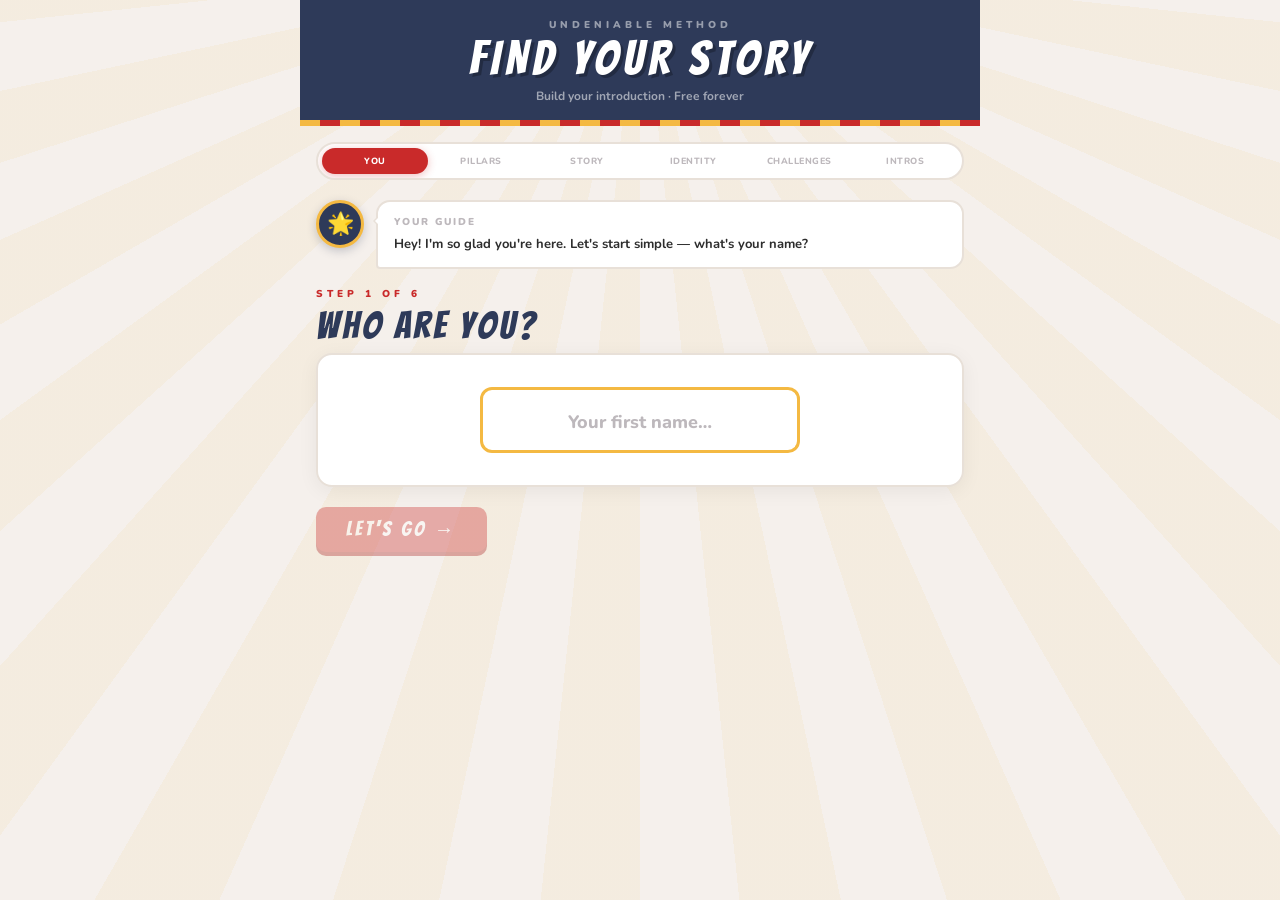
==== commit 2ecac918: "Update story-builder-v5.html" ====
--- a/story-builder-v5.html
+++ b/story-builder-v5.html
@@ -225,8 +225,8 @@
 <!-- HEADER -->
 <div class="header">
   <div class="hdr-eye">Undeniable Method</div>
-  <div class="hdr-title">YOUR STORY</div>
-  <div class="hdr-sub" id="hdrSub">Build your introduction · Free forever</div>
+  <div class="hdr-title">FIND YOUR STORY</div>
+  <div class="hdr-sub" id="hdrSub">Build your 7-second introduction · Free forever</div>
 </div>
 
 <!-- PROGRESS -->
